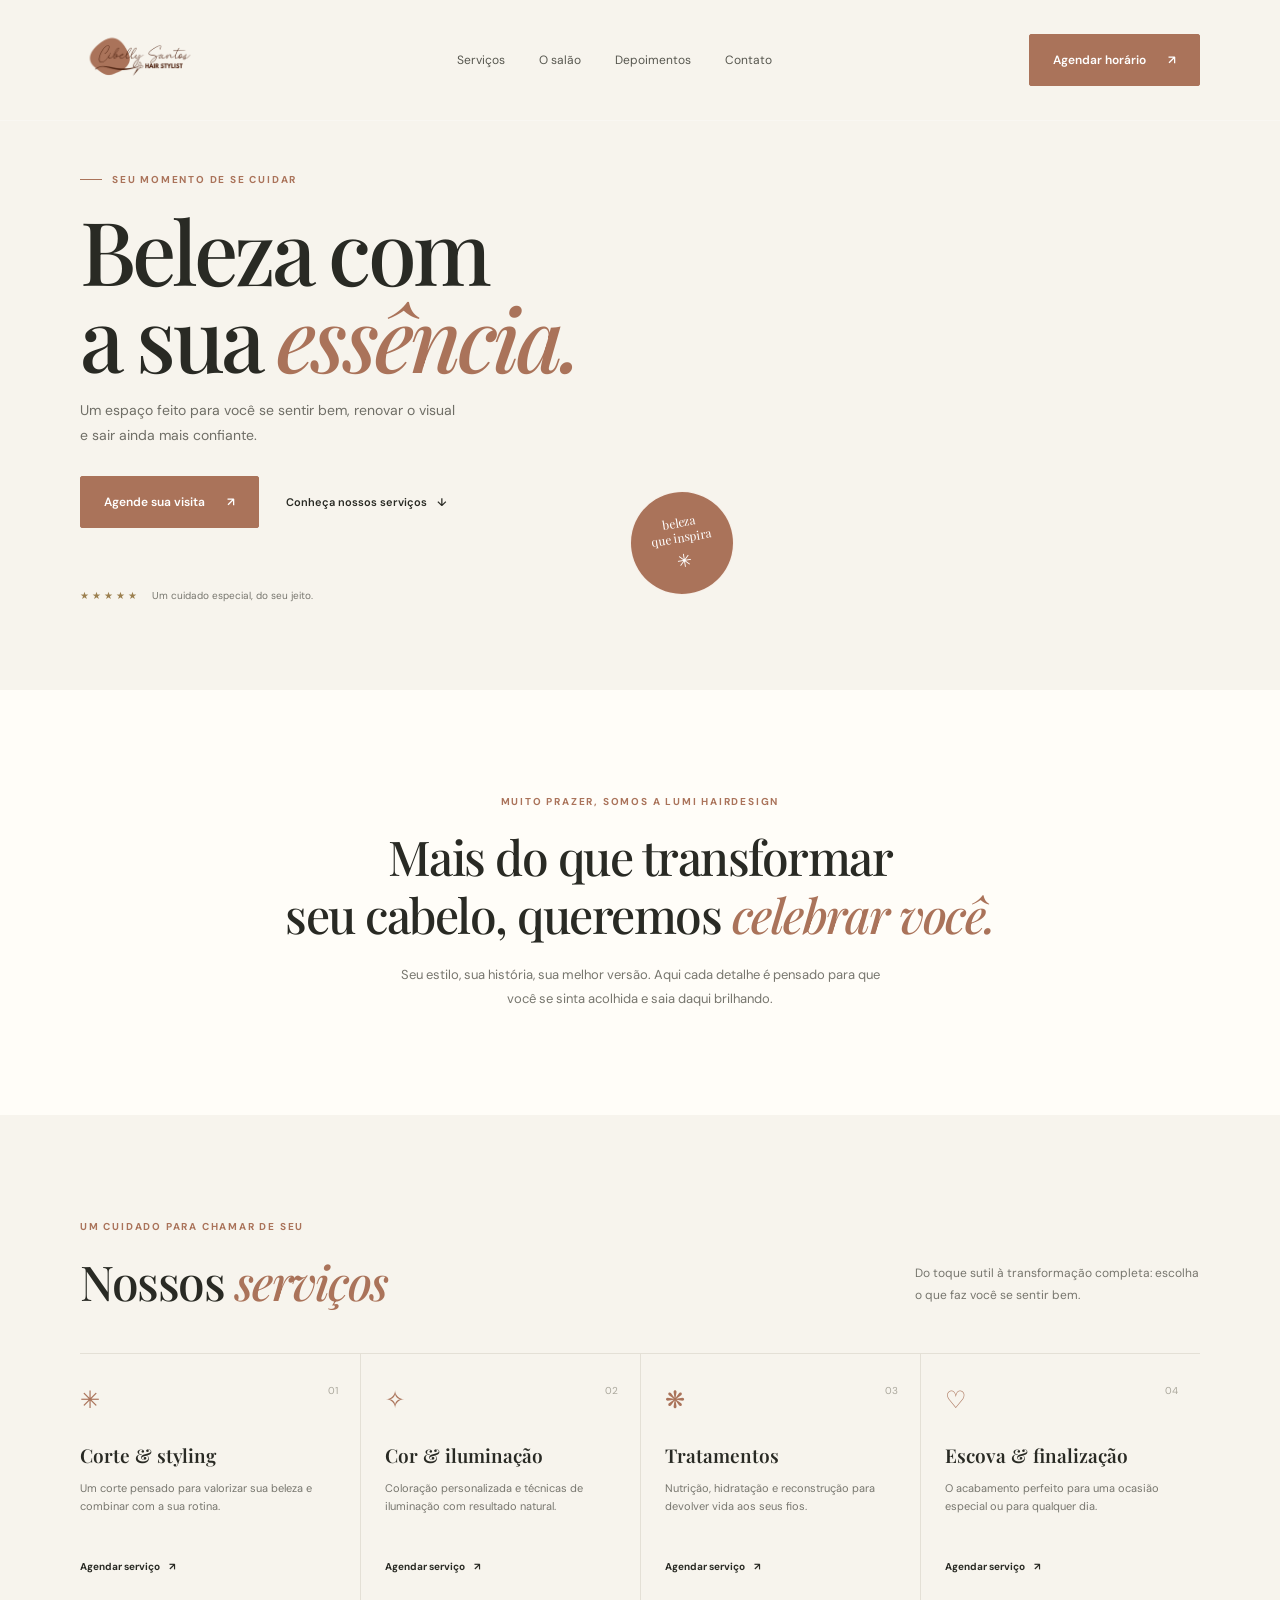
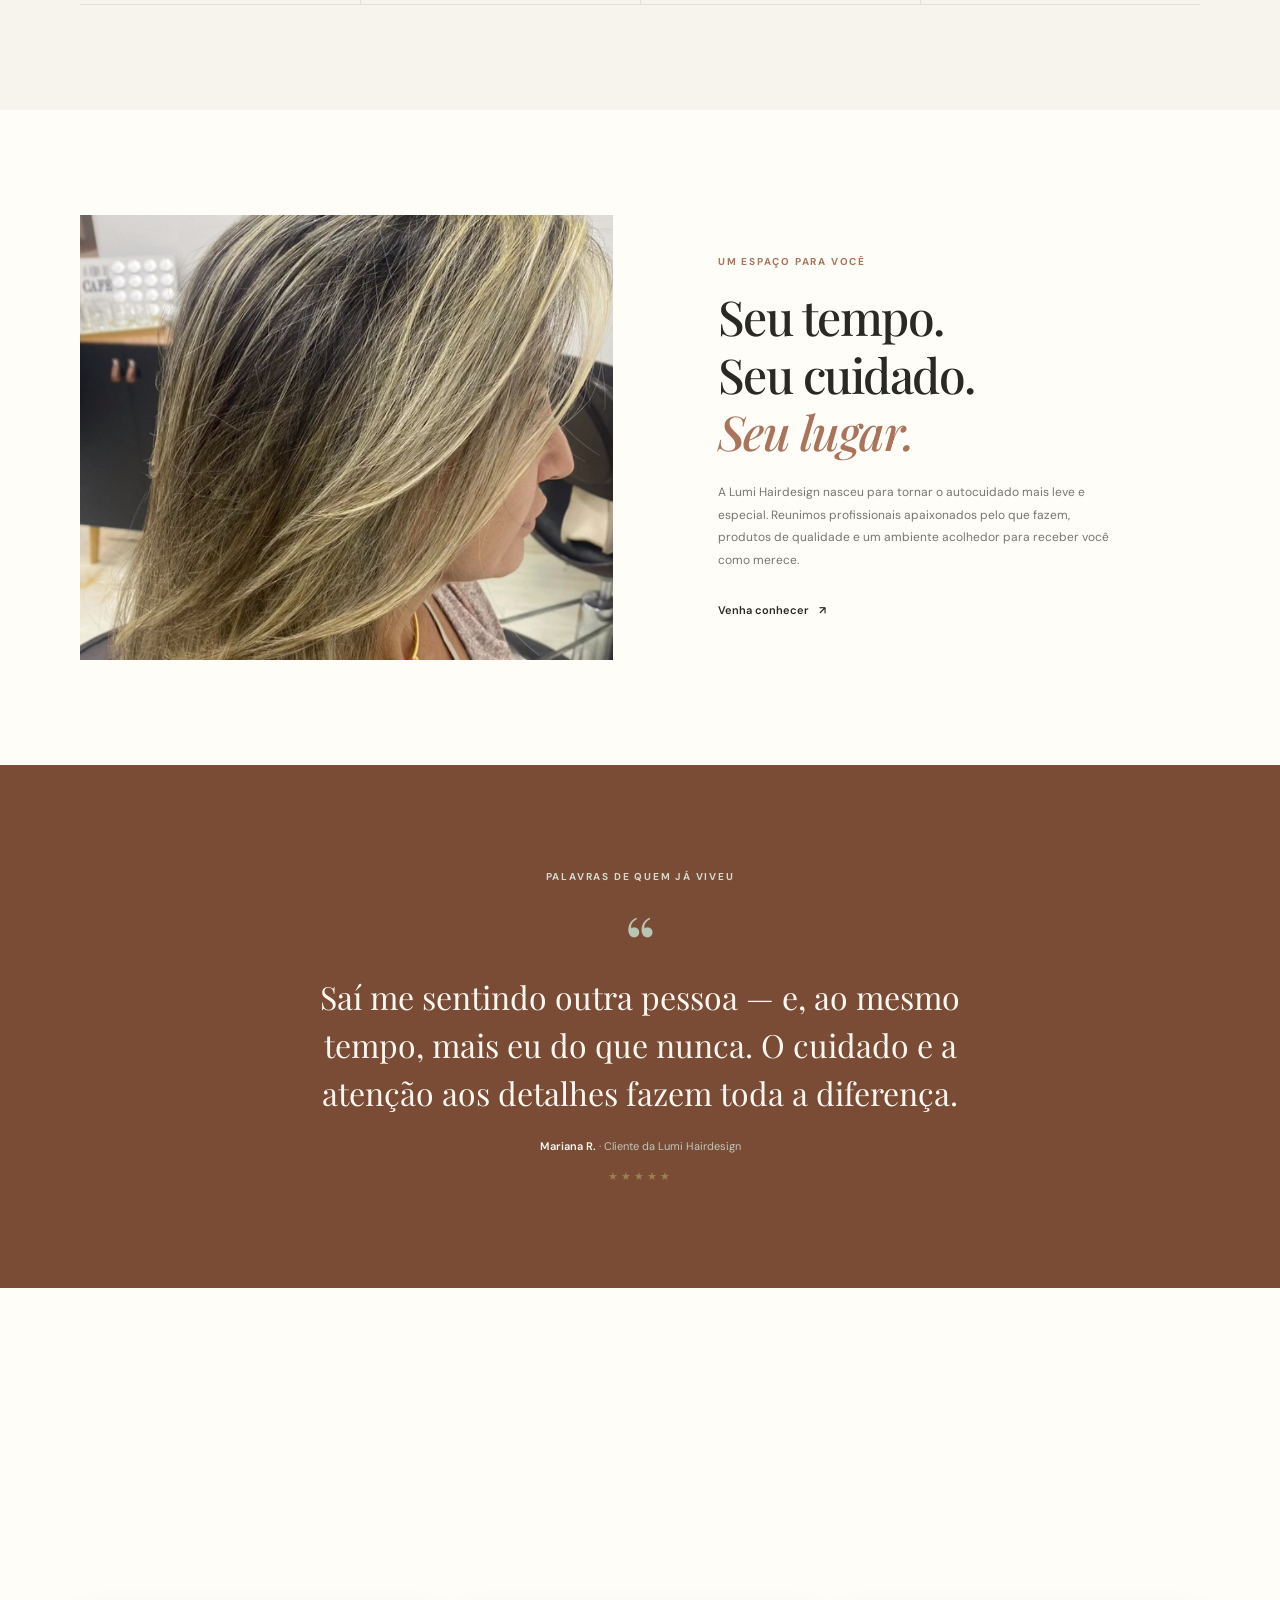
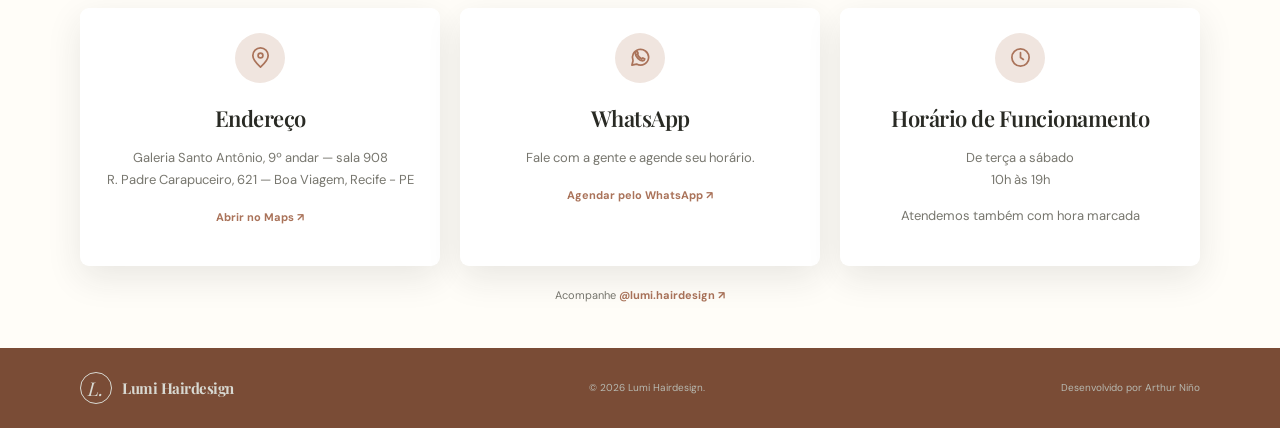
==== lumi/index.html @ 6a7de503 "first commit" ====
<!DOCTYPE html>
<html lang="pt-BR">
<head>
  <meta charset="UTF-8">
  <meta name="viewport" content="width=device-width, initial-scale=1.0">
  <meta name="description" content="Conheça a Lumi Hairdesign: beleza, cuidado e estilo em um só lugar. Agende seu horário.">
  <title>Lumi Hairdesign | Beleza com a sua essência</title>
  <link rel="preconnect" href="https://fonts.googleapis.com">
  <link rel="preconnect" href="https://fonts.gstatic.com" crossorigin>
  <link href="https://fonts.googleapis.com/css2?family=DM+Sans:wght@400;500;600;700&family=Playfair+Display:wght@500;600;700&display=swap" rel="stylesheet">
  <link rel="stylesheet" href="style.css">
</head>
<body>
  <header class="site-header">
    <nav class="navigation container" aria-label="Navegação principal">
      <a class="brand" href="#inicio" aria-label="Lumi Hairdesign - início">
        <img class="header-logo" src="assets/logo.png" alt="Logotipo de Cibelly Santos Hair Stylist">
      </a>
      <div class="nav-links">
        <a href="#servicos">Serviços</a>
        <a href="#sobre">O salão</a>
        <a href="#depoimentos">Depoimentos</a>
        <a href="#contato">Contato</a>
      </div>
      <a class="button button-small" href="#contato">Agendar horário <span aria-hidden="true">↗</span></a>
    </nav>
  </header>

  <main>
    <section class="hero" id="inicio">
      <div class="hero-content container">
        <p class="eyebrow"><span></span> Seu momento de se cuidar</p>
        <h1>Beleza com<br>a sua <em>essência.</em></h1>
        <p class="hero-copy">Um espaço feito para você se sentir bem, renovar o visual e sair ainda mais confiante.</p>
        <div class="hero-actions">
          <a class="button" href="#contato">Agende sua visita <span aria-hidden="true">↗</span></a>
          <a class="text-link" href="#servicos">Conheça nossos serviços <span aria-hidden="true">↓</span></a>
        </div>
        <div class="hero-note">
          <span class="note-stars" aria-label="5 estrelas">★★★★★</span>
          <span>Um cuidado especial, do seu jeito.</span>
        </div>
      </div>
      <div class="hero-image" role="img" aria-label="Interior de salão de beleza com cadeira profissional"></div>
      <div class="hero-stamp" aria-hidden="true"><span>beleza<br>que inspira</span><b>✳</b></div>
    </section>

    <section class="intro section-pad">
      <div class="container intro-inner">
        <p class="eyebrow">Muito prazer, somos a Lumi Hairdesign</p>
        <h2>Mais do que transformar<br>seu cabelo, queremos <em>celebrar você.</em></h2>
        <p>Seu estilo, sua história, sua melhor versão. Aqui cada detalhe é pensado para que você se sinta acolhida e saia daqui brilhando.</p>
      </div>
    </section>

    <section class="services section-pad" id="servicos">
      <div class="container">
        <div class="section-heading">
          <div>
            <p class="eyebrow">Um cuidado para chamar de seu</p>
            <h2>Nossos <em>serviços</em></h2>
          </div>
          <p>Do toque sutil à transformação completa: escolha o que faz você se sentir bem.</p>
        </div>
        <div class="service-grid">
          <article class="service-card">
            <span class="service-number">01</span>
            <div class="service-icon" aria-hidden="true">✳</div>
            <h3>Corte &amp; styling</h3>
            <p>Um corte pensado para valorizar sua beleza e combinar com a sua rotina.</p>
            <a href="#contato" aria-label="Agendar corte e styling">Agendar serviço <span aria-hidden="true">↗</span></a>
          </article>
          <article class="service-card">
            <span class="service-number">02</span>
            <div class="service-icon" aria-hidden="true">✧</div>
            <h3>Cor &amp; iluminação</h3>
            <p>Coloração personalizada e técnicas de iluminação com resultado natural.</p>
            <a href="#contato" aria-label="Agendar cor e iluminação">Agendar serviço <span aria-hidden="true">↗</span></a>
          </article>
          <article class="service-card">
            <span class="service-number">03</span>
            <div class="service-icon" aria-hidden="true">❋</div>
            <h3>Tratamentos</h3>
            <p>Nutrição, hidratação e reconstrução para devolver vida aos seus fios.</p>
            <a href="#contato" aria-label="Agendar tratamento capilar">Agendar serviço <span aria-hidden="true">↗</span></a>
          </article>
          <article class="service-card">
            <span class="service-number">04</span>
            <div class="service-icon" aria-hidden="true">♡</div>
            <h3>Escova &amp; finalização</h3>
            <p>O acabamento perfeito para uma ocasião especial ou para qualquer dia.</p>
            <a href="#contato" aria-label="Agendar escova e finalização">Agendar serviço <span aria-hidden="true">↗</span></a>
          </article>
        </div>
      </div>
    </section>

    <section class="about section-pad" id="sobre">
      <div class="container about-grid">
        <div class="about-image">
          <img src="assets/img1.jpg" alt="Resultado de cabelo com mechas loiras feito no salão" loading="lazy">
        </div>
        <div class="about-copy">
          <p class="eyebrow">Um espaço para você</p>
          <h2>Seu tempo.<br>Seu cuidado.<br><em>Seu lugar.</em></h2>
          <p>A Lumi Hairdesign nasceu para tornar o autocuidado mais leve e especial. Reunimos profissionais apaixonados pelo que fazem, produtos de qualidade e um ambiente acolhedor para receber você como merece.</p>
          <a class="text-link" href="#contato">Venha conhecer <span aria-hidden="true">↗</span></a>
        </div>
      </div>
    </section>

    <section class="quote section-pad" id="depoimentos">
      <div class="container quote-inner">
        <p class="eyebrow">Palavras de quem já viveu</p>
        <span class="quote-mark" aria-hidden="true">“</span>
        <blockquote>Saí me sentindo outra pessoa — e, ao mesmo tempo, mais eu do que nunca. O cuidado e a atenção aos detalhes fazem toda a diferença.</blockquote>
        <p class="quote-author">Mariana R. <span>· Cliente da Lumi Hairdesign</span></p>
        <div class="quote-stars" aria-label="5 de 5 estrelas">★★★★★</div>
      </div>
    </section>

    <section class="contact section-pad" id="contato">
      <div class="contact-map">
        <iframe
          title="Mapa da Lumi Hairdesign em Boa Viagem, Recife"
          src="https://maps.google.com/maps?q=R.%20Padre%20Carapuceiro%2C%20621%2C%20Boa%20Viagem%2C%20Recife%20-%20PE&t=&z=15&ie=UTF8&iwloc=&output=embed"
          loading="lazy"
          referrerpolicy="no-referrer-when-downgrade"
          allowfullscreen>
        </iframe>
      </div>
      <div class="container">
        <div class="contact-cards">
          <article class="contact-card">
            <span class="contact-icon" aria-hidden="true">
              <svg viewBox="0 0 24 24"><path d="M20 10c0 5-8 12-8 12S4 15 4 10a8 8 0 1 1 16 0Z"/><circle cx="12" cy="10" r="2.5"/></svg>
            </span>
            <h2>Endereço</h2>
            <p>Galeria Santo Antônio, 9º andar — sala 908<br>R. Padre Carapuceiro, 621 — Boa Viagem, Recife - PE</p>
            <a href="https://www.google.com/maps/search/?api=1&query=R.%20Padre%20Carapuceiro%2C%20621%2C%20Boa%20Viagem%2C%20Recife%20-%20PE" target="_blank" rel="noopener noreferrer">Abrir no Maps <span aria-hidden="true">↗</span></a>
          </article>
          <article class="contact-card">
            <span class="contact-icon" aria-hidden="true">
              <svg viewBox="0 0 24 24"><path d="M20.5 11.5a8.5 8.5 0 0 1-12.6 7.4L3 20l1.2-4.7A8.5 8.5 0 1 1 20.5 11.5Z"/><path d="M9 8.5c.5 2.5 2 4 4.5 5l1-1 2 1c-.2 1.3-1 2-2.2 2-3.5-.3-7.5-4.3-7.8-7.8 0-1.2.7-2 2-2.2l1 2-1 1Z"/></svg>
            </span>
            <h2>WhatsApp</h2>
            <p>Fale com a gente e agende seu horário.</p>
            <a href="https://wa.me/558197445717" target="_blank" rel="noopener noreferrer">Agendar pelo WhatsApp <span aria-hidden="true">↗</span></a>
          </article>
          <article class="contact-card">
            <span class="contact-icon" aria-hidden="true">
              <svg viewBox="0 0 24 24"><circle cx="12" cy="12" r="9"/><path d="M12 7v5l3 2"/></svg>
            </span>
            <h2>Horário de Funcionamento</h2>
            <p>De terça a sábado<br>10h às 19h</p>
            <p>Atendemos também com hora marcada</p>
          </article>
        </div>
        <p class="contact-social">Acompanhe <a href="https://instagram.com/lumi.hairdesign" target="_blank" rel="noopener noreferrer">@lumi.hairdesign <span aria-hidden="true">↗</span></a></p>
      </div>
    </section>
  </main>

  <footer class="site-footer">
    <div class="container footer-inner">
      <a class="brand" href="#inicio">
        <span class="brand-mark">L.</span>
        <span class="brand-name"><strong>Lumi Hairdesign</strong></span>
      </a>
      <p>© 2026 Lumi Hairdesign.</p>
      <p>Desenvolvido por <a href="https://www.linkedin.com/in/arthur-ni%C3%B1o-09b689239/" target="_blank" rel="noopener noreferrer">Arthur Niño</a></p>
    </div>
  </footer>
</body>
</html>
---- lumi/style.css ----
@import url("styles/header.css");
@import url("styles/hero.css");
@import url("styles/sections.css");
@import url("styles/footer.css");
@import url("styles/responsive.css");

:root {
  --cream: #f7f4ed;
  --paper: #fffdf8;
  --ink: #292a24;
  --muted: #77766e;
  --bege: #aa735a;
  --begedark: #7a4c36;
  --line: #e4e0d6;
  --serif: "Playfair Display", Georgia, serif;
  --sans: "DM Sans", Arial, sans-serif;
}

* {
  box-sizing: border-box;
}

html {
  scroll-behavior: smooth;
}

body {
  margin: 0;
  color: var(--ink);
  background: var(--paper);
  font-family: var(--sans);
  -webkit-font-smoothing: antialiased;
}

a {
  color: inherit;
  text-decoration: none;
}

.container {
  width: min(1120px, calc(100% - 64px));
  margin: 0 auto;
}

.button {
  display: inline-flex;
  min-height: 52px;
  align-items: center;
  justify-content: center;
  gap: 22px;
  padding: 0 23px;
  border: 1px solid var(--bege);
  border-radius: 2px;
  color: #fff;
  background: var(--bege);
  font-size: 12px;
  font-weight: 600;
  transition: background .2s ease, color .2s ease;
}

.button:hover {
  color: var(--begedark);
  background: transparent;
}

h1,
h2,
h3,
p {
  margin-top: 0;
}

h1,
h2 {
  font-family: var(--serif);
  font-weight: 500;
}

h1 em,
h2 em {
  color: var(--bege);
  font-weight: 500;
}

.text-link {
  display: inline-flex;
  align-items: center;
  gap: 10px;
  color: var(--ink);
  font-size: 11px;
  font-weight: 600;
}
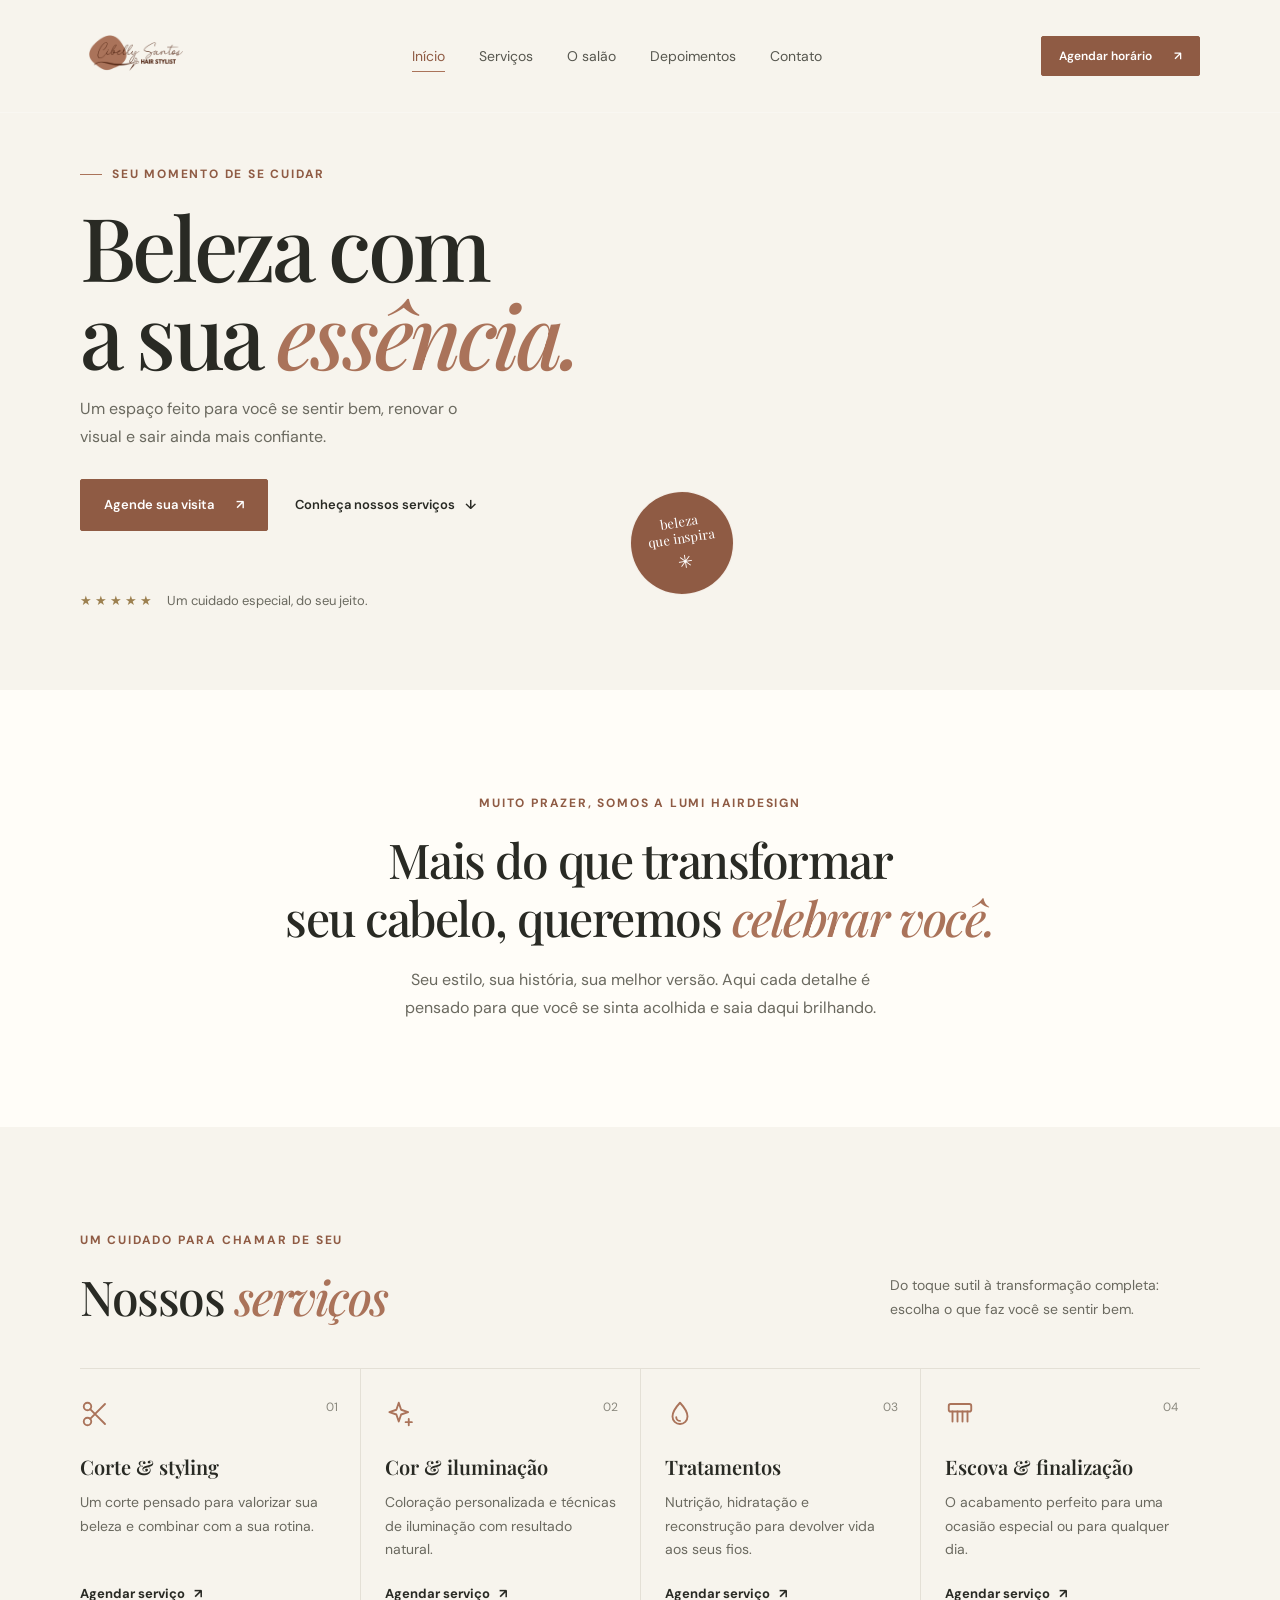
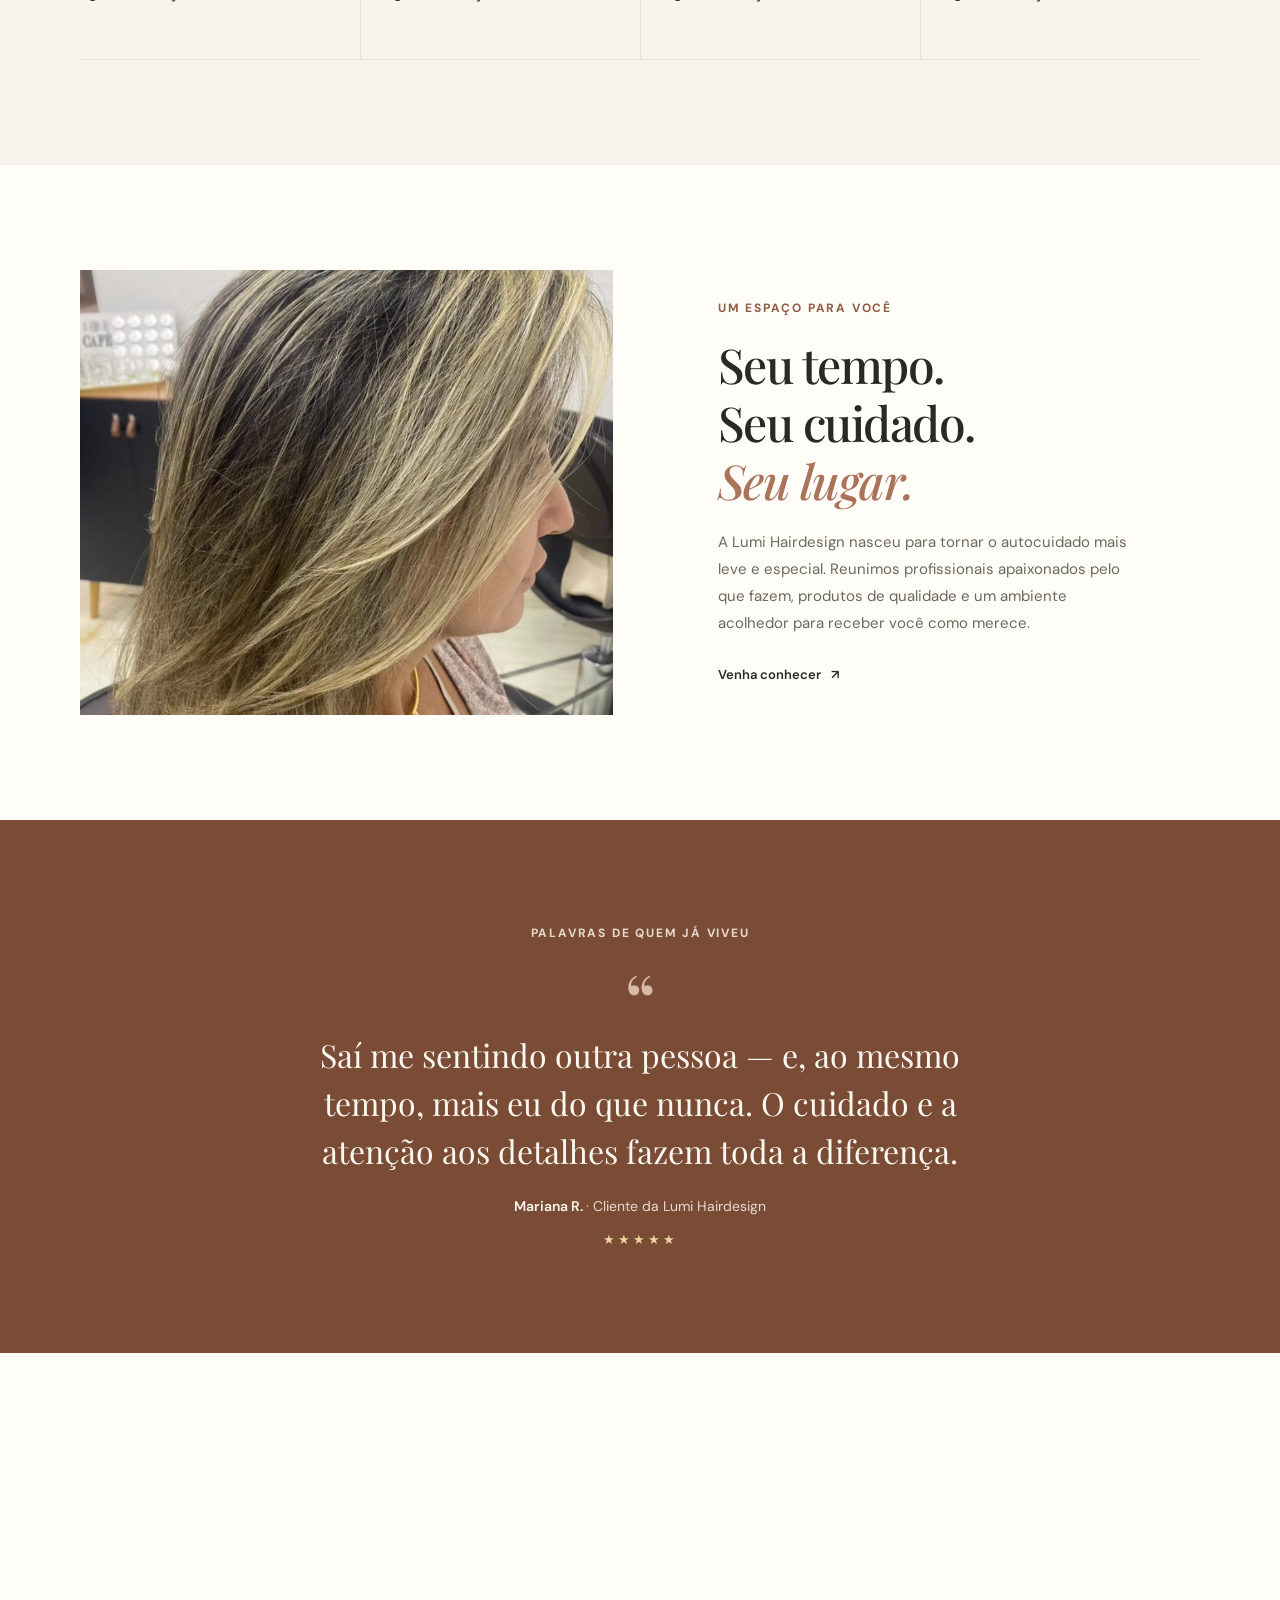
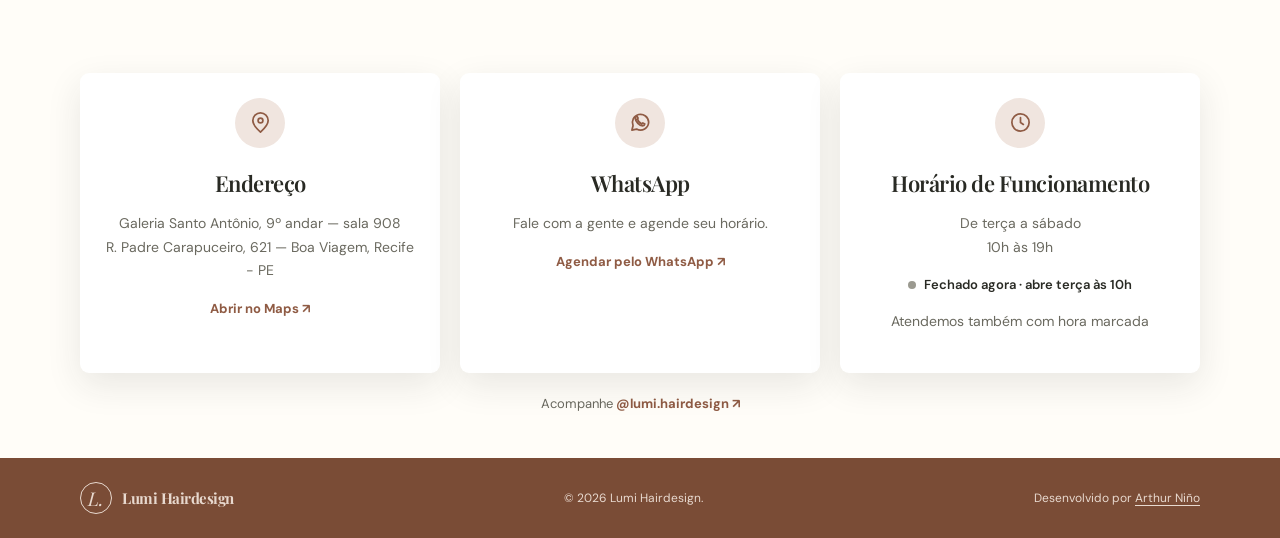
==== commit ff09da36: "add script.js and adjust" ====
--- a/lumi/index.html
+++ b/lumi/index.html
@@ -8,21 +8,33 @@
   <link rel="preconnect" href="https://fonts.googleapis.com">
   <link rel="preconnect" href="https://fonts.gstatic.com" crossorigin>
   <link href="https://fonts.googleapis.com/css2?family=DM+Sans:wght@400;500;600;700&family=Playfair+Display:wght@500;600;700&display=swap" rel="stylesheet">
+  <script>document.documentElement.classList.add("js");</script>
   <link rel="stylesheet" href="style.css">
+  <link rel="stylesheet" href="styles/header.css">
+  <link rel="stylesheet" href="styles/hero.css">
+  <link rel="stylesheet" href="styles/sections.css">
+  <link rel="stylesheet" href="styles/footer.css">
+  <link rel="stylesheet" href="styles/responsive.css">
 </head>
 <body>
   <header class="site-header">
     <nav class="navigation container" aria-label="Navegação principal">
       <a class="brand" href="#inicio" aria-label="Lumi Hairdesign - início">
+        <!-- Para trocar o logo: altere o src/alt abaixo e, se preciso, --logo-size em styles/header.css -->
         <img class="header-logo" src="assets/logo.png" alt="Logotipo de Cibelly Santos Hair Stylist">
       </a>
-      <div class="nav-links">
+      <div class="nav-links" id="menu">
+        <a href="#inicio">Início</a>
         <a href="#servicos">Serviços</a>
         <a href="#sobre">O salão</a>
         <a href="#depoimentos">Depoimentos</a>
         <a href="#contato">Contato</a>
       </div>
       <a class="button button-small" href="#contato">Agendar horário <span aria-hidden="true">↗</span></a>
+      <button class="menu-toggle" type="button" aria-controls="menu" aria-expanded="false" aria-label="Abrir menu">
+        <span></span>
+        <span></span>
+      </button>
     </nav>
   </header>
 
@@ -65,31 +77,39 @@
         <div class="service-grid">
           <article class="service-card">
             <span class="service-number">01</span>
-            <div class="service-icon" aria-hidden="true">✳</div>
+            <div class="service-icon" aria-hidden="true">
+              <svg viewBox="0 0 24 24"><circle cx="6" cy="6" r="3"/><circle cx="6" cy="18" r="3"/><path d="M8.1 8.1 20 20M8.1 15.9 20 4"/></svg>
+            </div>
             <h3>Corte &amp; styling</h3>
             <p>Um corte pensado para valorizar sua beleza e combinar com a sua rotina.</p>
-            <a href="#contato" aria-label="Agendar corte e styling">Agendar serviço <span aria-hidden="true">↗</span></a>
+            <a href="#contato" data-whatsapp="Corte &amp; styling" aria-label="Agendar corte e styling">Agendar serviço <span aria-hidden="true">↗</span></a>
           </article>
           <article class="service-card">
             <span class="service-number">02</span>
-            <div class="service-icon" aria-hidden="true">✧</div>
+            <div class="service-icon" aria-hidden="true">
+              <svg viewBox="0 0 24 24"><path d="m11 3 1.9 5.6L18.5 10.5l-5.6 1.9L11 18l-1.9-5.6L3.5 10.5l5.6-1.9Z"/><path d="M19 16v5M16.5 18.5h5"/></svg>
+            </div>
             <h3>Cor &amp; iluminação</h3>
             <p>Coloração personalizada e técnicas de iluminação com resultado natural.</p>
-            <a href="#contato" aria-label="Agendar cor e iluminação">Agendar serviço <span aria-hidden="true">↗</span></a>
+            <a href="#contato" data-whatsapp="Cor &amp; iluminação" aria-label="Agendar cor e iluminação">Agendar serviço <span aria-hidden="true">↗</span></a>
           </article>
           <article class="service-card">
             <span class="service-number">03</span>
-            <div class="service-icon" aria-hidden="true">❋</div>
+            <div class="service-icon" aria-hidden="true">
+              <svg viewBox="0 0 24 24"><path d="M12 3s6 6.4 6 11a6 6 0 0 1-12 0c0-4.6 6-11 6-11Z"/><path d="M9 14.5a3 3 0 0 0 3 3"/></svg>
+            </div>
             <h3>Tratamentos</h3>
             <p>Nutrição, hidratação e reconstrução para devolver vida aos seus fios.</p>
-            <a href="#contato" aria-label="Agendar tratamento capilar">Agendar serviço <span aria-hidden="true">↗</span></a>
+            <a href="#contato" data-whatsapp="Tratamentos" aria-label="Agendar tratamento capilar">Agendar serviço <span aria-hidden="true">↗</span></a>
           </article>
           <article class="service-card">
             <span class="service-number">04</span>
-            <div class="service-icon" aria-hidden="true">♡</div>
+            <div class="service-icon" aria-hidden="true">
+              <svg viewBox="0 0 24 24"><rect x="3" y="4" width="18" height="6" rx="1.5"/><path d="M6 10v8M10 10v8M14 10v8M18 10v8"/></svg>
+            </div>
             <h3>Escova &amp; finalização</h3>
             <p>O acabamento perfeito para uma ocasião especial ou para qualquer dia.</p>
-            <a href="#contato" aria-label="Agendar escova e finalização">Agendar serviço <span aria-hidden="true">↗</span></a>
+            <a href="#contato" data-whatsapp="Escova &amp; finalização" aria-label="Agendar escova e finalização">Agendar serviço <span aria-hidden="true">↗</span></a>
           </article>
         </div>
       </div>
@@ -145,7 +165,7 @@
             </span>
             <h2>WhatsApp</h2>
             <p>Fale com a gente e agende seu horário.</p>
-            <a href="https://wa.me/558197445717" target="_blank" rel="noopener noreferrer">Agendar pelo WhatsApp <span aria-hidden="true">↗</span></a>
+            <a href="https://wa.me/558197445717" data-whatsapp="" target="_blank" rel="noopener noreferrer">Agendar pelo WhatsApp <span aria-hidden="true">↗</span></a>
           </article>
           <article class="contact-card">
             <span class="contact-icon" aria-hidden="true">
@@ -153,6 +173,7 @@
             </span>
             <h2>Horário de Funcionamento</h2>
             <p>De terça a sábado<br>10h às 19h</p>
+            <p class="open-status" data-open-status hidden></p>
             <p>Atendemos também com hora marcada</p>
           </article>
         </div>
@@ -171,5 +192,11 @@
       <p>Desenvolvido por <a href="https://www.linkedin.com/in/arthur-ni%C3%B1o-09b689239/" target="_blank" rel="noopener noreferrer">Arthur Niño</a></p>
     </div>
   </footer>
+
+  <a class="whatsapp-float" href="https://wa.me/558197445717" data-whatsapp="" target="_blank" rel="noopener noreferrer" aria-label="Agendar pelo WhatsApp" title="Agendar pelo WhatsApp">
+    <svg viewBox="0 0 24 24" aria-hidden="true"><path d="M20.5 11.5a8.5 8.5 0 0 1-12.6 7.4L3 20l1.2-4.7A8.5 8.5 0 1 1 20.5 11.5Z"/><path d="M9 8.5c.5 2.5 2 4 4.5 5l1-1 2 1c-.2 1.3-1 2-2.2 2-3.5-.3-7.5-4.3-7.8-7.8 0-1.2.7-2 2-2.2l1 2-1 1Z"/></svg>
+  </a>
+
+  <script src="script.js" defer></script>
 </body>
 </html>
--- a/lumi/style.css
+++ b/lumi/style.css
@@ -1,17 +1,14 @@
-@import url("styles/header.css");
-@import url("styles/hero.css");
-@import url("styles/sections.css");
-@import url("styles/footer.css");
-@import url("styles/responsive.css");
-
 :root {
   --cream: #f7f4ed;
   --paper: #fffdf8;
   --ink: #292a24;
-  --muted: #77766e;
+  --muted: #6a695f;
   --bege: #aa735a;
+  --bege-text: #8f5b44;
   --begedark: #7a4c36;
   --line: #e4e0d6;
+  --on-dark: #f9f7f0;
+  --on-dark-muted: #e8d9cf;
   --serif: "Playfair Display", Georgia, serif;
   --sans: "DM Sans", Arial, sans-serif;
 }
@@ -24,17 +21,28 @@
   scroll-behavior: smooth;
 }
 
+section[id] {
+  scroll-margin-top: 80px;
+}
+
 body {
   margin: 0;
   color: var(--ink);
   background: var(--paper);
   font-family: var(--sans);
+  font-size: 16px;
   -webkit-font-smoothing: antialiased;
 }
 
 a {
   color: inherit;
   text-decoration: none;
+}
+
+a:focus-visible,
+button:focus-visible {
+  outline: 2px solid var(--bege-text);
+  outline-offset: 3px;
 }
 
 .container {
@@ -49,12 +57,13 @@
   justify-content: center;
   gap: 22px;
   padding: 0 23px;
-  border: 1px solid var(--bege);
+  border: 1px solid var(--bege-text);
   border-radius: 2px;
   color: #fff;
-  background: var(--bege);
-  font-size: 12px;
+  background: var(--bege-text);
+  font-size: 13px;
   font-weight: 600;
+  white-space: nowrap;
   transition: background .2s ease, color .2s ease;
 }
 
@@ -87,6 +96,7 @@
   align-items: center;
   gap: 10px;
   color: var(--ink);
-  font-size: 11px;
+  font-size: 13px;
   font-weight: 600;
+  white-space: nowrap;
 }
--- a/lumi/styles/header.css
+++ b/lumi/styles/header.css
@@ -0,0 +1,152 @@
+.site-header {
+  --logo-size: 112px;
+
+  position: fixed;
+  z-index: 50;
+  top: 0;
+  right: 0;
+  left: 0;
+  border-bottom: 1px solid rgba(255, 255, 255, .28);
+  transition: background .3s ease, border-color .3s ease, box-shadow .3s ease;
+}
+
+.site-header.is-scrolled,
+.site-header.menu-open {
+  --logo-size: 72px;
+
+  border-bottom-color: var(--line);
+  background: rgba(247, 244, 237, .94);
+}
+
+.site-header.is-scrolled {
+  box-shadow: 0 8px 28px rgba(41, 42, 36, .07);
+}
+
+@supports (backdrop-filter: blur(1px)) {
+  .site-header.is-scrolled {
+    background: rgba(247, 244, 237, .82);
+    backdrop-filter: blur(12px);
+  }
+}
+
+.navigation,
+.brand,
+.nav-links {
+  display: flex;
+  align-items: center;
+}
+
+.navigation {
+  min-height: 84px;
+  justify-content: space-between;
+}
+
+.brand {
+  gap: 10px;
+}
+
+/* Para trocar o logo: altere o src da imagem no index.html e ajuste --logo-size acima. */
+.header-logo {
+  display: block;
+  width: var(--logo-size);
+  height: var(--logo-size);
+  object-fit: contain;
+  transition: width .3s ease, height .3s ease;
+}
+
+.brand-mark {
+  display: grid;
+  width: 36px;
+  height: 36px;
+  place-items: center;
+  border: 1px solid currentColor;
+  border-radius: 50%;
+  font-family: var(--serif);
+  font-size: 19px;
+  font-style: italic;
+}
+
+.brand-name {
+  font-family: var(--serif);
+  font-size: 18px;
+  letter-spacing: -.5px;
+}
+
+.brand-name strong {
+  font-weight: 700;
+}
+
+.nav-links {
+  gap: 34px;
+  color: #57574f;
+  font-size: 14px;
+}
+
+.nav-links a,
+.text-link,
+.service-card a {
+  transition: color .2s ease;
+}
+
+.nav-links a {
+  padding: 6px 0;
+  border-bottom: 1px solid transparent;
+  transition: color .2s ease, border-color .2s ease;
+}
+
+.nav-links a:hover,
+.text-link:hover,
+.service-card a:hover {
+  color: var(--bege-text);
+}
+
+.nav-links a[aria-current] {
+  border-bottom-color: var(--bege);
+  color: var(--bege-text);
+}
+
+.button-small {
+  min-height: 40px;
+  padding: 0 17px;
+  font-size: 12px;
+}
+
+/* Botão do menu: só aparece no mobile e só com JavaScript (ver responsive.css). */
+.menu-toggle {
+  position: relative;
+  display: none;
+  width: 44px;
+  height: 44px;
+  padding: 0;
+  border: 1px solid var(--line);
+  border-radius: 2px;
+  background: transparent;
+  cursor: pointer;
+}
+
+.menu-toggle span {
+  position: absolute;
+  right: 12px;
+  left: 12px;
+  height: 1.5px;
+  background: var(--ink);
+  transition: top .25s ease, transform .25s ease;
+}
+
+.menu-toggle span:first-child {
+  top: 16px;
+}
+
+.menu-toggle span:last-child {
+  top: 26px;
+}
+
+.menu-open .menu-toggle span:first-child {
+  top: 21px;
+  transform: rotate(45deg);
+}
+
+.menu-open .menu-toggle span:last-child {
+  top: 21px;
+  transform: rotate(-45deg);
+}
--- a/lumi/styles/hero.css
+++ b/lumi/styles/hero.css
@@ -0,0 +1,94 @@
+.hero {
+  position: relative;
+  display: flex;
+  min-height: 690px;
+  align-items: center;
+  overflow: hidden;
+  background: var(--cream);
+}
+
+.hero-content {
+  position: relative;
+  z-index: 2;
+  padding-top: 85px;
+}
+
+.hero .eyebrow {
+  display: flex;
+  align-items: center;
+  gap: 10px;
+}
+
+.hero .eyebrow span {
+  width: 22px;
+  height: 1px;
+  background: var(--bege);
+}
+
+.hero h1 {
+  max-width: 600px;
+  margin-bottom: 18px;
+  font-size: clamp(58px, 7vw, 88px);
+  letter-spacing: -3.8px;
+  line-height: .99;
+}
+
+.hero-copy {
+  max-width: 400px;
+  margin-bottom: 28px;
+  color: var(--muted);
+  font-size: 16px;
+  line-height: 1.75;
+}
+
+.hero-actions {
+  display: flex;
+  align-items: center;
+  gap: 27px;
+}
+
+.hero-note {
+  display: flex;
+  align-items: center;
+  gap: 12px;
+  margin-top: 61px;
+  color: var(--muted);
+  font-size: 13px;
+}
+
+.hero-image {
+  position: absolute;
+  top: 0;
+  right: 0;
+  bottom: 0;
+  width: 46%;
+  background: linear-gradient(90deg, rgba(247, 244, 237, .12), transparent 25%), url("https://images.unsplash.com/photo-1521590832167-7bcbfaa6381f?auto=format&fit=crop&w=1400&q=85") center 40% / cover;
+}
+
+.hero-stamp {
+  position: absolute;
+  z-index: 2;
+  right: calc(46% - 43px);
+  bottom: 95px;
+  display: flex;
+  width: 104px;
+  height: 104px;
+  flex-direction: column;
+  align-items: center;
+  justify-content: center;
+  border: 1px solid rgba(255, 253, 248, .9);
+  border-radius: 50%;
+  color: #fff;
+  background: var(--bege-text);
+  font-family: var(--serif);
+  font-size: 13px;
+  line-height: 1.25;
+  text-align: center;
+  transform: rotate(-9deg);
+}
+
+.hero-stamp b {
+  margin-top: 4px;
+  font-size: 18px;
+  font-weight: 400;
+}
--- a/lumi/styles/sections.css
+++ b/lumi/styles/sections.css
@@ -0,0 +1,376 @@
+.eyebrow {
+  margin: 0 0 20px;
+  color: var(--bege-text);
+  font-size: 12px;
+  font-weight: 700;
+  letter-spacing: 1.8px;
+  text-transform: uppercase;
+}
+
+.note-stars,
+.quote-stars {
+  color: #9c8050;
+  letter-spacing: 3px;
+}
+
+.section-pad {
+  padding: 105px 0;
+}
+
+.intro {
+  text-align: center;
+}
+
+.intro-inner {
+  max-width: 760px;
+}
+
+.intro h2,
+.section-heading h2,
+.about h2 {
+  margin-bottom: 20px;
+  font-size: clamp(36px, 4vw, 48px);
+  letter-spacing: -1.5px;
+  line-height: 1.2;
+}
+
+.intro-inner > p:last-child {
+  max-width: 520px;
+  margin: 0 auto;
+  color: var(--muted);
+  font-size: 16px;
+  line-height: 1.75;
+}
+
+.services {
+  background: var(--cream);
+}
+
+.section-heading {
+  display: flex;
+  align-items: end;
+  justify-content: space-between;
+  margin-bottom: 42px;
+}
+
+.section-heading h2 {
+  margin-bottom: 0;
+}
+
+.section-heading > p {
+  max-width: 310px;
+  margin-bottom: 4px;
+  color: var(--muted);
+  font-size: 14px;
+  line-height: 1.7;
+}
+
+.service-grid {
+  display: grid;
+  grid-template-columns: repeat(4, 1fr);
+  border-top: 1px solid var(--line);
+  border-bottom: 1px solid var(--line);
+}
+
+.service-card {
+  position: relative;
+  min-height: 290px;
+  padding: 30px 24px 25px 0;
+}
+
+.service-card + .service-card {
+  padding-left: 24px;
+  border-left: 1px solid var(--line);
+}
+
+.service-number {
+  position: absolute;
+  top: 30px;
+  right: 22px;
+  color: #8a887e;
+  font-size: 12px;
+}
+
+.service-icon {
+  margin-bottom: 24px;
+  color: var(--bege);
+}
+
+.service-icon svg {
+  display: block;
+  width: 30px;
+  height: 30px;
+  fill: none;
+  stroke: currentColor;
+  stroke-linecap: round;
+  stroke-linejoin: round;
+  stroke-width: 1.5;
+}
+
+.service-card h3 {
+  margin-bottom: 11px;
+  font-family: var(--serif);
+  font-size: 20px;
+  font-weight: 600;
+}
+
+.service-card p {
+  min-height: 5.1em;
+  margin-bottom: 20px;
+  color: var(--muted);
+  font-size: 14px;
+  line-height: 1.7;
+}
+
+.service-card a {
+  display: inline-flex;
+  gap: 9px;
+  font-size: 13px;
+  font-weight: 700;
+}
+
+.about-grid {
+  display: grid;
+  grid-template-columns: 1.05fr .95fr;
+  align-items: center;
+  gap: 105px;
+}
+
+.about-image {
+  position: relative;
+  min-height: 445px;
+  overflow: hidden;
+}
+
+.about-image img {
+  position: absolute;
+  inset: 0;
+  width: 100%;
+  height: 100%;
+  object-fit: cover;
+  object-position: center 42%;
+}
+
+.about-copy {
+  max-width: 420px;
+}
+
+.about-copy > p:not(.eyebrow) {
+  margin-bottom: 26px;
+  color: var(--muted);
+  font-size: 15px;
+  line-height: 1.8;
+}
+
+.quote {
+  color: var(--on-dark);
+  background: var(--begedark);
+  text-align: center;
+}
+
+.quote .eyebrow {
+  color: var(--on-dark-muted);
+}
+
+.quote-inner {
+  max-width: 700px;
+}
+
+.quote-mark {
+  display: block;
+  height: 55px;
+  color: #d9b9a6;
+  font-family: var(--serif);
+  font-size: 78px;
+  line-height: 1;
+}
+
+.quote blockquote {
+  margin: 15px 0 22px;
+  font-family: var(--serif);
+  font-size: clamp(23px, 3vw, 32px);
+  line-height: 1.5;
+}
+
+.quote-author {
+  margin-bottom: 16px;
+  font-size: 14px;
+  font-weight: 600;
+}
+
+.quote-author span {
+  color: var(--on-dark-muted);
+  font-weight: 400;
+}
+
+.quote-stars {
+  color: #ecd3a0;
+  font-size: 13px;
+}
+
+.contact {
+  padding: 0 0 46px;
+  background: var(--paper);
+}
+
+.contact-map {
+  width: calc(100% - 24px);
+  height: 400px;
+  margin: 0 auto;
+  overflow: hidden;
+  border-radius: 8px;
+}
+
+.contact-map iframe {
+  display: block;
+  width: 100%;
+  height: 100%;
+  border: 0;
+}
+
+.contact-cards {
+  position: relative;
+  display: grid;
+  grid-template-columns: repeat(3, minmax(0, 1fr));
+  gap: 20px;
+  margin-top: -80px;
+}
+
+.contact-card {
+  min-height: 220px;
+  padding: 25px 22px;
+  border-radius: 9px;
+  background: #fff;
+  box-shadow: 0 12px 35px rgba(41, 42, 36, .1);
+  text-align: center;
+  transition: transform .25s ease, box-shadow .25s ease;
+}
+
+.contact-card:hover {
+  box-shadow: 0 18px 42px rgba(41, 42, 36, .14);
+  transform: translateY(-3px);
+}
+
+.contact-icon {
+  display: grid;
+  width: 50px;
+  height: 50px;
+  margin: 0 auto 20px;
+  place-items: center;
+  border-radius: 50%;
+  color: var(--bege-text);
+  background: #f0e5df;
+}
+
+.contact-icon svg {
+  width: 23px;
+  height: 23px;
+  fill: none;
+  stroke: currentColor;
+  stroke-linecap: round;
+  stroke-linejoin: round;
+  stroke-width: 1.8;
+}
+
+.contact-card h2 {
+  margin-bottom: 14px;
+  font-family: var(--serif);
+  font-size: 22px;
+  font-weight: 600;
+  letter-spacing: -.5px;
+}
+
+.contact-card p {
+  margin-bottom: 14px;
+  color: var(--muted);
+  font-size: 14px;
+  line-height: 1.7;
+}
+
+.contact-card a,
+.contact-social a {
+  color: var(--bege-text);
+  font-size: 13px;
+  font-weight: 700;
+}
+
+.contact-card a:hover,
+.contact-social a:hover {
+  color: var(--begedark);
+}
+
+.contact-card .open-status {
+  display: inline-flex;
+  align-items: center;
+  gap: 8px;
+  margin-bottom: 14px;
+  color: var(--ink);
+  font-size: 13px;
+  font-weight: 600;
+}
+
+.contact-card .open-status[hidden] {
+  display: none;
+}
+
+.open-status::before {
+  width: 8px;
+  height: 8px;
+  flex: none;
+  border-radius: 50%;
+  background: #9b9a90;
+  content: "";
+}
+
+.open-status.is-open::before {
+  background: #3f8a58;
+  box-shadow: 0 0 0 4px rgba(63, 138, 88, .18);
+}
+
+.contact-social {
+  margin: 22px 0 0;
+  color: var(--muted);
+  font-size: 13px;
+  text-align: center;
+}
+
+.whatsapp-float {
+  position: fixed;
+  z-index: 40;
+  right: 20px;
+  bottom: 20px;
+  display: grid;
+  width: 56px;
+  height: 56px;
+  place-items: center;
+  border-radius: 50%;
+  color: #fff;
+  background: var(--bege-text);
+  box-shadow: 0 10px 28px rgba(41, 42, 36, .25);
+  opacity: 0;
+  pointer-events: none;
+  transform: translateY(12px);
+  transition: opacity .3s ease, transform .3s ease, background .2s ease, visibility .3s;
+  visibility: hidden;
+}
+
+.whatsapp-float.is-visible {
+  opacity: 1;
+  pointer-events: auto;
+  transform: none;
+  visibility: visible;
+}
+
+.whatsapp-float:hover {
+  background: var(--begedark);
+}
+
+.whatsapp-float svg {
+  width: 26px;
+  height: 26px;
+  fill: none;
+  stroke: currentColor;
+  stroke-linecap: round;
+  stroke-linejoin: round;
+  stroke-width: 1.8;
+}
--- a/lumi/styles/footer.css
+++ b/lumi/styles/footer.css
@@ -0,0 +1,35 @@
+.site-footer {
+  padding: 24px 0;
+  color: var(--on-dark-muted);
+  background: var(--begedark);
+}
+
+.site-footer a:focus-visible {
+  outline-color: #fff;
+}
+
+.footer-inner {
+  display: flex;
+  align-items: center;
+  justify-content: space-between;
+}
+
+.footer-inner .brand-mark {
+  width: 32px;
+  height: 32px;
+}
+
+.footer-inner .brand-name {
+  font-size: 15px;
+}
+
+.footer-inner > p {
+  margin: 0;
+  color: var(--on-dark-muted);
+  font-size: 12px;
+}
+
+.footer-inner > p a {
+  text-decoration: underline;
+  text-underline-offset: 3px;
+}
--- a/lumi/styles/responsive.css
+++ b/lumi/styles/responsive.css
@@ -0,0 +1,280 @@
+@media (max-width: 900px) {
+  .nav-links {
+    gap: 18px;
+  }
+
+  .hero {
+    min-height: 620px;
+  }
+
+  .hero-image {
+    width: 43%;
+  }
+
+  .hero-stamp {
+    right: calc(43% - 42px);
+  }
+
+  .service-grid {
+    grid-template-columns: repeat(2, 1fr);
+  }
+
+  .service-card:nth-child(3) {
+    padding-left: 0;
+    border-left: 0;
+  }
+
+  .service-card:nth-child(n + 3) {
+    border-top: 1px solid var(--line);
+  }
+
+  .about-grid {
+    gap: 55px;
+  }
+}
+
+/* Tablet: o texto do hero não pode invadir a coluna da foto nem o selo. */
+@media (min-width: 651px) and (max-width: 899px) {
+  .hero-content {
+    padding-right: 46%;
+  }
+
+  .hero-actions {
+    flex-direction: column;
+    align-items: flex-start;
+    gap: 16px;
+  }
+}
+
+@media (max-width: 650px) {
+  .container {
+    width: min(100% - 40px, 480px);
+  }
+
+  .site-header {
+    --logo-size: 76px;
+  }
+
+  .site-header.is-scrolled,
+  .site-header.menu-open {
+    --logo-size: 60px;
+  }
+
+  .navigation {
+    min-height: 70px;
+    gap: 10px;
+  }
+
+  .brand {
+    margin-right: auto;
+  }
+
+  .button-small {
+    min-height: 40px;
+    padding: 0 13px;
+    font-size: 12px;
+  }
+
+  /* Menu mobile: painel que desce do cabeçalho. O botão só existe com JavaScript. */
+  .js .menu-toggle {
+    display: block;
+  }
+
+  .nav-links {
+    position: absolute;
+    top: 100%;
+    right: 0;
+    left: 0;
+    flex-direction: column;
+    align-items: stretch;
+    gap: 0;
+    padding: 6px 20px 18px;
+    border-bottom: 1px solid var(--line);
+    background: var(--cream);
+    box-shadow: 0 18px 30px rgba(41, 42, 36, .1);
+    font-size: 17px;
+    opacity: 0;
+    transform: translateY(-8px);
+    transition: opacity .25s ease, transform .25s ease, visibility .25s;
+    visibility: hidden;
+  }
+
+  .menu-open .nav-links {
+    opacity: 1;
+    transform: none;
+    visibility: visible;
+  }
+
+  .nav-links a {
+    padding: 15px 0;
+    border-bottom: 1px solid var(--line);
+  }
+
+  .nav-links a:last-child {
+    border-bottom: 0;
+  }
+
+  .nav-links a[aria-current] {
+    border-bottom-color: var(--line);
+  }
+
+  /* A altura segue o conteúdo; o padding inferior reserva o espaço da foto (340px) + respiro. */
+  .hero {
+    min-height: 0;
+    align-items: flex-start;
+    padding-bottom: 400px;
+  }
+
+  .hero-content {
+    padding-top: 130px;
+  }
+
+  .hero-actions {
+    flex-wrap: wrap;
+    gap: 18px 24px;
+  }
+
+  .hero h1 {
+    font-size: clamp(56px, 15vw, 72px);
+    letter-spacing: -2.7px;
+  }
+
+  .hero-copy {
+    max-width: 340px;
+  }
+
+  .hero-image {
+    top: auto;
+    width: 100%;
+    height: 340px;
+    background-position: center 42%;
+  }
+
+  .hero-image::before {
+    position: absolute;
+    inset: 0;
+    background: linear-gradient(180deg, var(--cream), transparent 25%);
+    content: "";
+  }
+
+  .hero-stamp {
+    right: 23px;
+    bottom: 275px;
+    width: 84px;
+    height: 84px;
+    font-size: 11px;
+  }
+
+  .hero-note {
+    margin-top: 27px;
+  }
+
+  .section-pad {
+    padding: 75px 0;
+  }
+
+  .intro h2,
+  .section-heading h2,
+  .about h2 {
+    font-size: 37px;
+  }
+
+  .section-heading {
+    display: block;
+    margin-bottom: 30px;
+  }
+
+  .section-heading > p {
+    margin-top: 16px;
+  }
+
+  .service-card {
+    min-height: 270px;
+    padding-right: 14px;
+  }
+
+  .service-card + .service-card {
+    padding-left: 15px;
+  }
+
+  .service-card:nth-child(3) {
+    padding-left: 0;
+  }
+
+  .service-card:nth-child(2n + 1) {
+    border-left: 0;
+  }
+
+  .service-card:nth-child(2n) {
+    border-left: 1px solid var(--line);
+  }
+
+  .service-card h3 {
+    font-size: 18px;
+  }
+
+  .service-card p {
+    min-height: 8em;
+  }
+
+  .service-number {
+    right: 12px;
+  }
+
+  .about-grid {
+    grid-template-columns: 1fr;
+    gap: 45px;
+  }
+
+  .about-image {
+    min-height: 350px;
+  }
+
+  .contact-map {
+    width: calc(100% - 16px);
+    height: 300px;
+  }
+
+  .contact-cards {
+    grid-template-columns: 1fr;
+    gap: 14px;
+    margin-top: -35px;
+  }
+
+  .contact-card {
+    min-height: 0;
+    padding: 24px 18px;
+  }
+
+  .whatsapp-float {
+    right: 16px;
+    bottom: 16px;
+  }
+
+  .footer-inner {
+    flex-wrap: wrap;
+    gap: 16px;
+  }
+
+  .footer-inner > p:last-child {
+    width: 100%;
+  }
+}
+
+@media (max-width: 400px) {
+  .button-small span {
+    display: none;
+  }
+}
+
+@media (prefers-reduced-motion: reduce) {
+  html {
+    scroll-behavior: auto;
+  }
+
+  *,
+  *::before,
+  *::after {
+    transition-duration: .01ms !important;
+  }
+}
